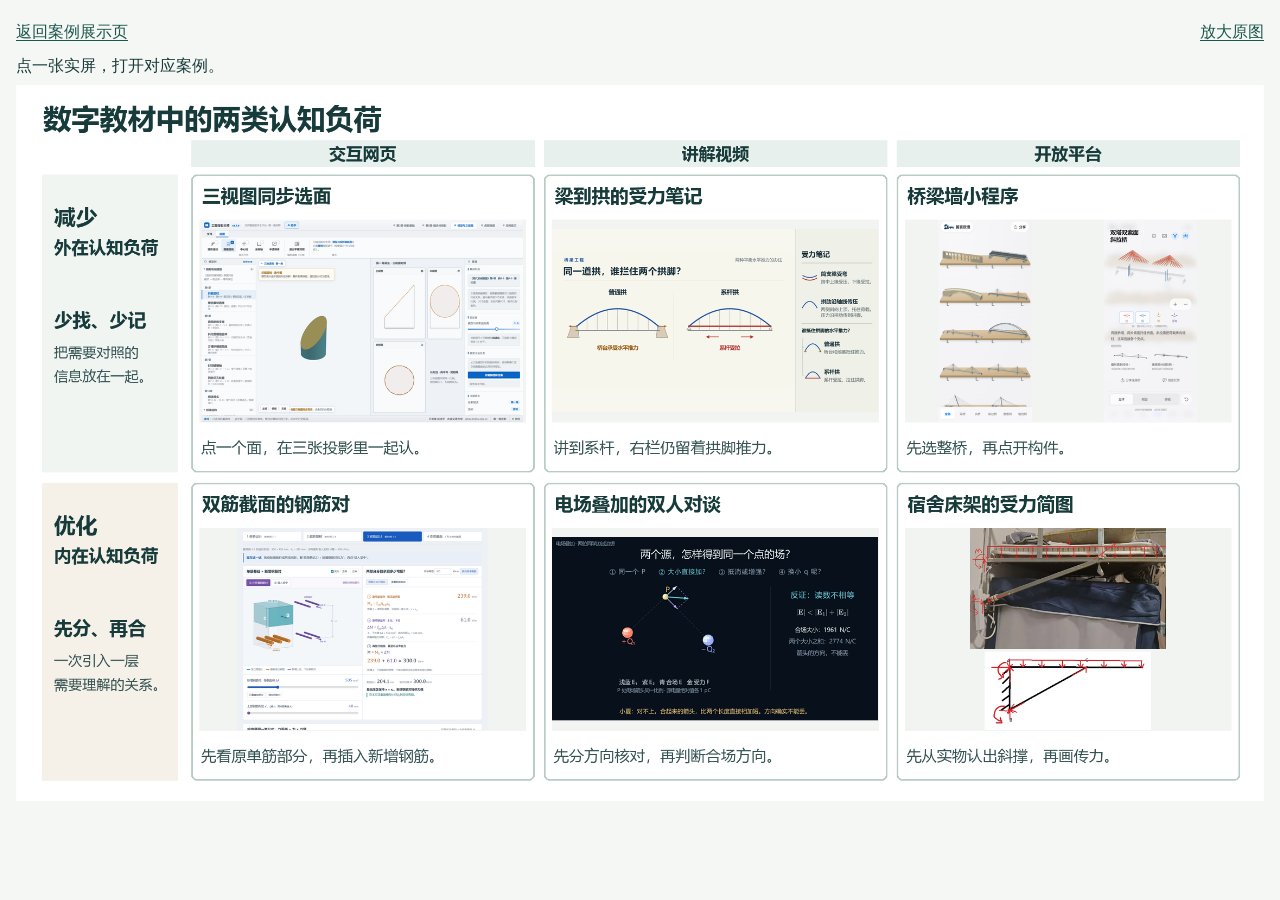
==== docs/digital-textbook/design-matrix.html @ cd434ad7 "Add cognitive-load comparison and original drawing cases" ====
<!doctype html><html lang="zh-CN"><meta charset="utf-8"><meta name="viewport" content="width=device-width, initial-scale=1"><title>数字教材中的两类认知负荷</title><style>*{box-sizing:border-box}body{margin:0;color:#173b3a;font:16px/1.5 system-ui,"Microsoft YaHei",sans-serif;background:#f5f7f4}main{margin:auto;max-width:1300px;padding:16px}nav{display:flex;justify-content:space-between;margin:4px 0 10px}a{color:#1b564c;text-underline-offset:3px}p{margin:7px 0}svg{display:block;width:100%;height:auto}svg a rect{fill:transparent;cursor:pointer}svg a:focus rect,svg a:hover rect{stroke:#135f51;stroke-width:6}.list{display:none}@media(max-width:740px){.board{display:none}.list{display:block}h1{font-size:22px}h2{font-size:19px}.mobile{display:block;margin:12px 0 23px;text-decoration:none}.mobile span{font-weight:600}}</style><main><nav><a href="./">返回案例展示页</a><a href="assets/design-matrix.png">放大原图</a></nav><p>点一张实屏，打开对应案例。</p><svg class="board" role="group" aria-label="数字教材中的两类认知负荷" viewBox="0 0 2300 1320"><image href="assets/design-matrix.png" width="2300" height="1320"/><a href="https://syzhaoln-stack.github.io/projection-master/?mode=explore&amp;model=textbookObliqueCylinder" aria-label="三视图同步选面"><title>三视图同步选面：点一个面，在三张投影里一起认。</title><rect x="323" y="165" width="632" height="548" rx="10"/></a><a href="https://syzhaoln-stack.github.io/bridge-showcase/digital-textbook/#video-arch" aria-label="梁到拱的受力笔记"><title>梁到拱的受力笔记：讲到系杆，右栏仍留着拱脚推力。</title><rect x="973" y="165" width="632" height="548" rx="10"/></a><a href="https://syzhaoln-stack.github.io/bridge-showcase/digital-textbook/#wechat-mini-program" aria-label="桥梁墙小程序"><title>桥梁墙小程序：先选整桥，再点开构件。</title><rect x="1623" y="165" width="632" height="548" rx="10"/></a><a href="https://syzhaoln-stack.github.io/bending-3d/beam-extension-3d.html?mode=double" aria-label="双筋截面的钢筋对"><title>双筋截面的钢筋对：先看原单筋部分，再插入新增钢筋。</title><rect x="323" y="733" width="632" height="548" rx="10"/></a><a href="https://syzhaoln-stack.github.io/bridge-showcase/digital-textbook/#video-dialogue" aria-label="电场叠加的双人对谈"><title>电场叠加的双人对谈：先分方向核对，再判断合场方向。</title><rect x="973" y="733" width="632" height="548" rx="10"/></a><a href="https://syzhaoln-stack.github.io/bridge-sense-gallery/compare.html?case=bed" aria-label="宿舍床架的受力简图"><title>宿舍床架的受力简图：先从实物认出斜撑，再画传力。</title><rect x="1623" y="733" width="632" height="548" rx="10"/></a></svg><div class="list"><h1>数字教材中的两类认知负荷</h1><section><h2>减少外在认知负荷</h2><a class="mobile" href="https://syzhaoln-stack.github.io/projection-master/?mode=explore&amp;model=textbookObliqueCylinder" aria-label="交互网页，三视图同步选面。点一个面，在三张投影里一起认。"><span>交互网页</span><svg viewBox="323 165 632 548" aria-hidden="true"><image href="assets/design-matrix.png" width="2300" height="1320"/></svg></a><a class="mobile" href="https://syzhaoln-stack.github.io/bridge-showcase/digital-textbook/#video-arch" aria-label="讲解视频，梁到拱的受力笔记。讲到系杆，右栏仍留着拱脚推力。"><span>讲解视频</span><svg viewBox="973 165 632 548" aria-hidden="true"><image href="assets/design-matrix.png" width="2300" height="1320"/></svg></a><a class="mobile" href="https://syzhaoln-stack.github.io/bridge-showcase/digital-textbook/#wechat-mini-program" aria-label="开放平台，桥梁墙小程序。先选整桥，再点开构件。"><span>开放平台</span><svg viewBox="1623 165 632 548" aria-hidden="true"><image href="assets/design-matrix.png" width="2300" height="1320"/></svg></a></section><section><h2>优化内在认知负荷</h2><a class="mobile" href="https://syzhaoln-stack.github.io/bending-3d/beam-extension-3d.html?mode=double" aria-label="交互网页，双筋截面的钢筋对。先看原单筋部分，再插入新增钢筋。"><span>交互网页</span><svg viewBox="323 733 632 548" aria-hidden="true"><image href="assets/design-matrix.png" width="2300" height="1320"/></svg></a><a class="mobile" href="https://syzhaoln-stack.github.io/bridge-showcase/digital-textbook/#video-dialogue" aria-label="讲解视频，电场叠加的双人对谈。先分方向核对，再判断合场方向。"><span>讲解视频</span><svg viewBox="973 733 632 548" aria-hidden="true"><image href="assets/design-matrix.png" width="2300" height="1320"/></svg></a><a class="mobile" href="https://syzhaoln-stack.github.io/bridge-sense-gallery/compare.html?case=bed" aria-label="开放平台，宿舍床架的受力简图。先从实物认出斜撑，再画传力。"><span>开放平台</span><svg viewBox="1623 733 632 548" aria-hidden="true"><image href="assets/design-matrix.png" width="2300" height="1320"/></svg></a></section></div></main></html>
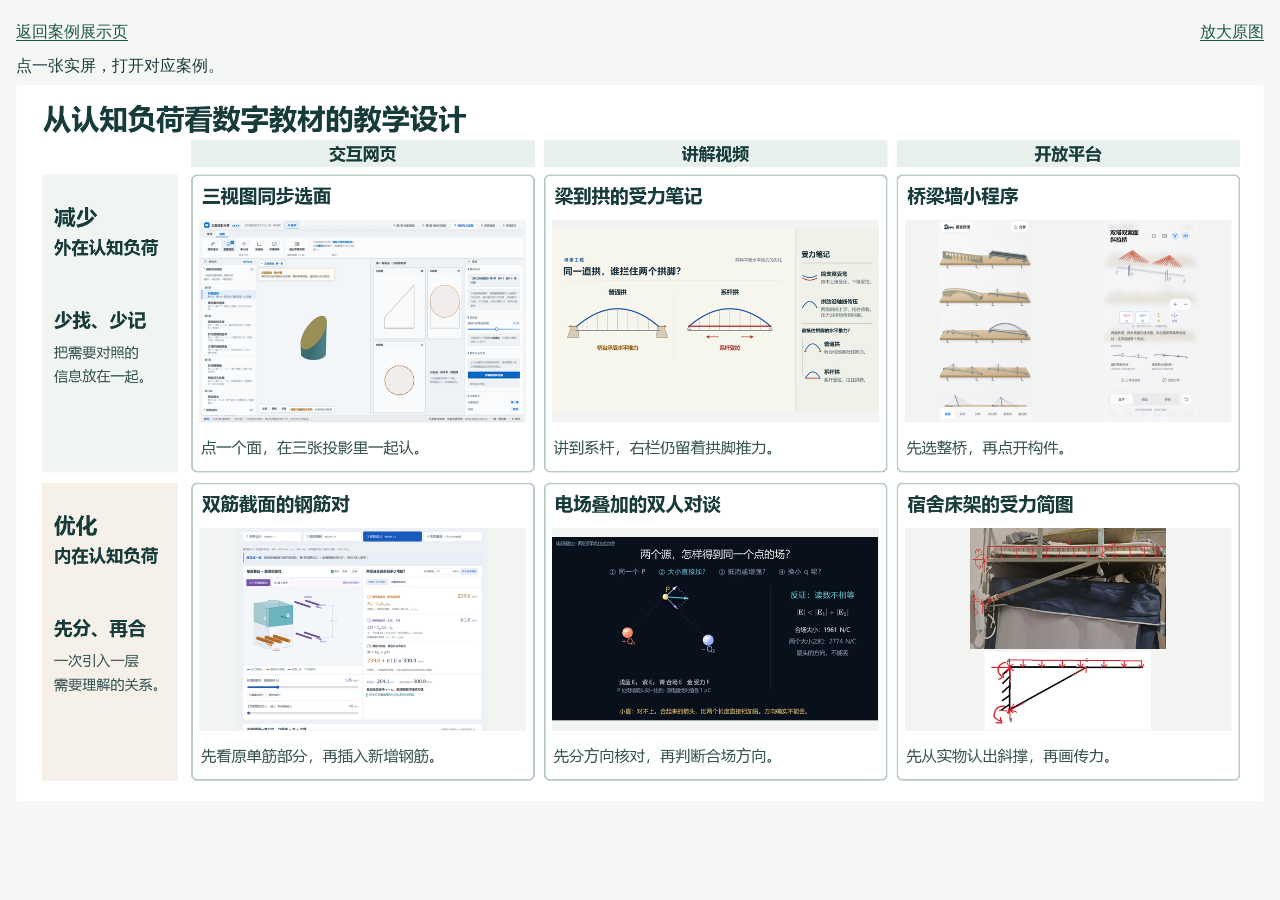
==== commit 03aae818: "Open the original seventh projection exercise and add WeChat article capture" ====
--- a/docs/digital-textbook/design-matrix.html
+++ b/docs/digital-textbook/design-matrix.html
@@ -1 +1 @@
-<!doctype html><html lang="zh-CN"><meta charset="utf-8"><meta name="viewport" content="width=device-width, initial-scale=1"><title>数字教材中的两类认知负荷</title><style>*{box-sizing:border-box}body{margin:0;color:#173b3a;font:16px/1.5 system-ui,"Microsoft YaHei",sans-serif;background:#f5f7f4}main{margin:auto;max-width:1300px;padding:16px}nav{display:flex;justify-content:space-between;margin:4px 0 10px}a{color:#1b564c;text-underline-offset:3px}p{margin:7px 0}svg{display:block;width:100%;height:auto}svg a rect{fill:transparent;cursor:pointer}svg a:focus rect,svg a:hover rect{stroke:#135f51;stroke-width:6}.list{display:none}@media(max-width:740px){.board{display:none}.list{display:block}h1{font-size:22px}h2{font-size:19px}.mobile{display:block;margin:12px 0 23px;text-decoration:none}.mobile span{font-weight:600}}</style><main><nav><a href="./">返回案例展示页</a><a href="assets/design-matrix.png">放大原图</a></nav><p>点一张实屏，打开对应案例。</p><svg class="board" role="group" aria-label="数字教材中的两类认知负荷" viewBox="0 0 2300 1320"><image href="assets/design-matrix.png" width="2300" height="1320"/><a href="https://syzhaoln-stack.github.io/projection-master/?mode=explore&amp;model=textbookObliqueCylinder" aria-label="三视图同步选面"><title>三视图同步选面：点一个面，在三张投影里一起认。</title><rect x="323" y="165" width="632" height="548" rx="10"/></a><a href="https://syzhaoln-stack.github.io/bridge-showcase/digital-textbook/#video-arch" aria-label="梁到拱的受力笔记"><title>梁到拱的受力笔记：讲到系杆，右栏仍留着拱脚推力。</title><rect x="973" y="165" width="632" height="548" rx="10"/></a><a href="https://syzhaoln-stack.github.io/bridge-showcase/digital-textbook/#wechat-mini-program" aria-label="桥梁墙小程序"><title>桥梁墙小程序：先选整桥，再点开构件。</title><rect x="1623" y="165" width="632" height="548" rx="10"/></a><a href="https://syzhaoln-stack.github.io/bending-3d/beam-extension-3d.html?mode=double" aria-label="双筋截面的钢筋对"><title>双筋截面的钢筋对：先看原单筋部分，再插入新增钢筋。</title><rect x="323" y="733" width="632" height="548" rx="10"/></a><a href="https://syzhaoln-stack.github.io/bridge-showcase/digital-textbook/#video-dialogue" aria-label="电场叠加的双人对谈"><title>电场叠加的双人对谈：先分方向核对，再判断合场方向。</title><rect x="973" y="733" width="632" height="548" rx="10"/></a><a href="https://syzhaoln-stack.github.io/bridge-sense-gallery/compare.html?case=bed" aria-label="宿舍床架的受力简图"><title>宿舍床架的受力简图：先从实物认出斜撑，再画传力。</title><rect x="1623" y="733" width="632" height="548" rx="10"/></a></svg><div class="list"><h1>数字教材中的两类认知负荷</h1><section><h2>减少外在认知负荷</h2><a class="mobile" href="https://syzhaoln-stack.github.io/projection-master/?mode=explore&amp;model=textbookObliqueCylinder" aria-label="交互网页，三视图同步选面。点一个面，在三张投影里一起认。"><span>交互网页</span><svg viewBox="323 165 632 548" aria-hidden="true"><image href="assets/design-matrix.png" width="2300" height="1320"/></svg></a><a class="mobile" href="https://syzhaoln-stack.github.io/bridge-showcase/digital-textbook/#video-arch" aria-label="讲解视频，梁到拱的受力笔记。讲到系杆，右栏仍留着拱脚推力。"><span>讲解视频</span><svg viewBox="973 165 632 548" aria-hidden="true"><image href="assets/design-matrix.png" width="2300" height="1320"/></svg></a><a class="mobile" href="https://syzhaoln-stack.github.io/bridge-showcase/digital-textbook/#wechat-mini-program" aria-label="开放平台，桥梁墙小程序。先选整桥，再点开构件。"><span>开放平台</span><svg viewBox="1623 165 632 548" aria-hidden="true"><image href="assets/design-matrix.png" width="2300" height="1320"/></svg></a></section><section><h2>优化内在认知负荷</h2><a class="mobile" href="https://syzhaoln-stack.github.io/bending-3d/beam-extension-3d.html?mode=double" aria-label="交互网页，双筋截面的钢筋对。先看原单筋部分，再插入新增钢筋。"><span>交互网页</span><svg viewBox="323 733 632 548" aria-hidden="true"><image href="assets/design-matrix.png" width="2300" height="1320"/></svg></a><a class="mobile" href="https://syzhaoln-stack.github.io/bridge-showcase/digital-textbook/#video-dialogue" aria-label="讲解视频，电场叠加的双人对谈。先分方向核对，再判断合场方向。"><span>讲解视频</span><svg viewBox="973 733 632 548" aria-hidden="true"><image href="assets/design-matrix.png" width="2300" height="1320"/></svg></a><a class="mobile" href="https://syzhaoln-stack.github.io/bridge-sense-gallery/compare.html?case=bed" aria-label="开放平台，宿舍床架的受力简图。先从实物认出斜撑，再画传力。"><span>开放平台</span><svg viewBox="1623 733 632 548" aria-hidden="true"><image href="assets/design-matrix.png" width="2300" height="1320"/></svg></a></section></div></main></html>+<!doctype html><html lang="zh-CN"><meta charset="utf-8"><meta name="viewport" content="width=device-width, initial-scale=1"><title>从认知负荷看数字教材的教学设计</title><style>*{box-sizing:border-box}body{margin:0;color:#173b3a;font:16px/1.5 system-ui,"Microsoft YaHei",sans-serif;background:#f5f7f4}main{margin:auto;max-width:1300px;padding:16px}nav{display:flex;justify-content:space-between;margin:4px 0 10px}a{color:#1b564c;text-underline-offset:3px}p{margin:7px 0}svg{display:block;width:100%;height:auto}svg a rect{fill:transparent;cursor:pointer}svg a:focus rect,svg a:hover rect{stroke:#135f51;stroke-width:6}.list{display:none}@media(max-width:740px){.board{display:none}.list{display:block}h1{font-size:22px}h2{font-size:19px}.mobile{display:block;margin:12px 0 23px;text-decoration:none}.mobile span{font-weight:600}}</style><main><nav><a href="./">返回案例展示页</a><a href="assets/design-matrix.png">放大原图</a></nav><p>点一张实屏，打开对应案例。</p><svg class="board" role="group" aria-label="从认知负荷看数字教材的教学设计" viewBox="0 0 2300 1320"><image href="assets/design-matrix.png" width="2300" height="1320"/><a href="https://syzhaoln-stack.github.io/projection-master/?mode=explore&amp;model=textbookObliqueCylinder" aria-label="三视图同步选面"><title>三视图同步选面：点一个面，在三张投影里一起认。</title><rect x="323" y="165" width="632" height="548" rx="10"/></a><a href="https://syzhaoln-stack.github.io/bridge-showcase/digital-textbook/#video-arch" aria-label="梁到拱的受力笔记"><title>梁到拱的受力笔记：讲到系杆，右栏仍留着拱脚推力。</title><rect x="973" y="165" width="632" height="548" rx="10"/></a><a href="https://syzhaoln-stack.github.io/bridge-showcase/digital-textbook/#wechat-mini-program" aria-label="桥梁墙小程序"><title>桥梁墙小程序：先选整桥，再点开构件。</title><rect x="1623" y="165" width="632" height="548" rx="10"/></a><a href="https://syzhaoln-stack.github.io/bending-3d/beam-extension-3d.html?mode=double" aria-label="双筋截面的钢筋对"><title>双筋截面的钢筋对：先看原单筋部分，再插入新增钢筋。</title><rect x="323" y="733" width="632" height="548" rx="10"/></a><a href="https://syzhaoln-stack.github.io/bridge-showcase/digital-textbook/#video-dialogue" aria-label="电场叠加的双人对谈"><title>电场叠加的双人对谈：先分方向核对，再判断合场方向。</title><rect x="973" y="733" width="632" height="548" rx="10"/></a><a href="https://syzhaoln-stack.github.io/bridge-sense-gallery/compare.html?case=bed" aria-label="宿舍床架的受力简图"><title>宿舍床架的受力简图：先从实物认出斜撑，再画传力。</title><rect x="1623" y="733" width="632" height="548" rx="10"/></a></svg><div class="list"><h1>从认知负荷看数字教材的教学设计</h1><section><h2>减少外在认知负荷</h2><a class="mobile" href="https://syzhaoln-stack.github.io/projection-master/?mode=explore&amp;model=textbookObliqueCylinder" aria-label="交互网页，三视图同步选面。点一个面，在三张投影里一起认。"><span>交互网页</span><svg viewBox="323 165 632 548" aria-hidden="true"><image href="assets/design-matrix.png" width="2300" height="1320"/></svg></a><a class="mobile" href="https://syzhaoln-stack.github.io/bridge-showcase/digital-textbook/#video-arch" aria-label="讲解视频，梁到拱的受力笔记。讲到系杆，右栏仍留着拱脚推力。"><span>讲解视频</span><svg viewBox="973 165 632 548" aria-hidden="true"><image href="assets/design-matrix.png" width="2300" height="1320"/></svg></a><a class="mobile" href="https://syzhaoln-stack.github.io/bridge-showcase/digital-textbook/#wechat-mini-program" aria-label="开放平台，桥梁墙小程序。先选整桥，再点开构件。"><span>开放平台</span><svg viewBox="1623 165 632 548" aria-hidden="true"><image href="assets/design-matrix.png" width="2300" height="1320"/></svg></a></section><section><h2>优化内在认知负荷</h2><a class="mobile" href="https://syzhaoln-stack.github.io/bending-3d/beam-extension-3d.html?mode=double" aria-label="交互网页，双筋截面的钢筋对。先看原单筋部分，再插入新增钢筋。"><span>交互网页</span><svg viewBox="323 733 632 548" aria-hidden="true"><image href="assets/design-matrix.png" width="2300" height="1320"/></svg></a><a class="mobile" href="https://syzhaoln-stack.github.io/bridge-showcase/digital-textbook/#video-dialogue" aria-label="讲解视频，电场叠加的双人对谈。先分方向核对，再判断合场方向。"><span>讲解视频</span><svg viewBox="973 733 632 548" aria-hidden="true"><image href="assets/design-matrix.png" width="2300" height="1320"/></svg></a><a class="mobile" href="https://syzhaoln-stack.github.io/bridge-sense-gallery/compare.html?case=bed" aria-label="开放平台，宿舍床架的受力简图。先从实物认出斜撑，再画传力。"><span>开放平台</span><svg viewBox="1623 733 632 548" aria-hidden="true"><image href="assets/design-matrix.png" width="2300" height="1320"/></svg></a></section></div></main></html>
